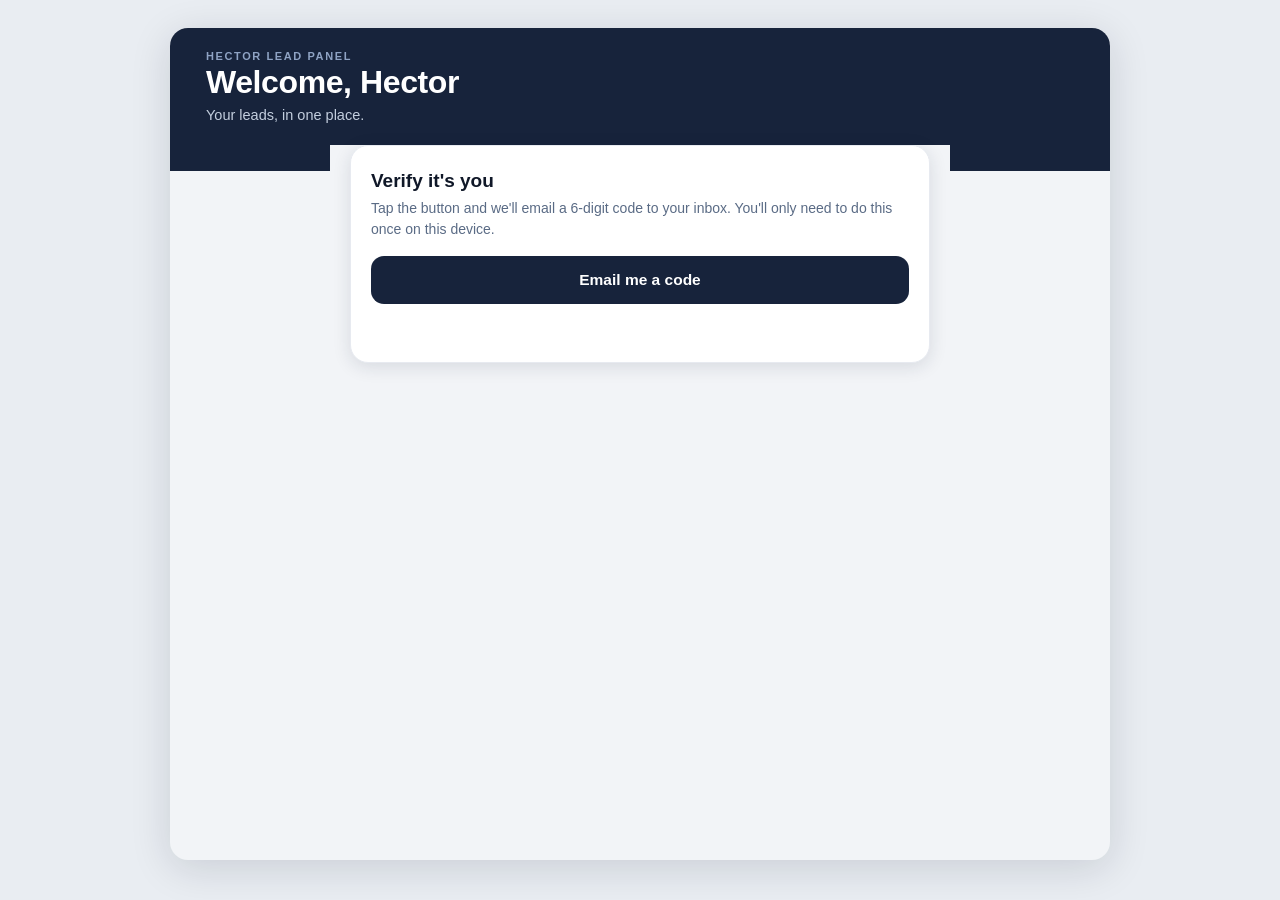
==== hector.html @ 82e7e659 "Create hector.html" ====
<!DOCTYPE html>
<html lang="en">
<head>
<meta charset="utf-8">
<meta name="viewport" content="width=device-width, initial-scale=1, viewport-fit=cover">
<title>Hector Lead Panel</title>
<style>
/* ============================================================
   HECTOR LEAD PANEL v1 — vida, inversiones y anualidades.
   Basado en el panel v4.2 de Jenny (misma arquitectura: lista +
   buscador + filtros + detalle + OTP + admin), con las diferencias
   del flujo de Hector:
   - Estados: Contacted / 1st Appointment (+fecha) / 2nd Appointment
     (el botón SOLO aparece si ya existe la 1ra cita; el servidor lo
     valida de nuevo) / Not Reached / Follow-Up / Sold / Declined.
   - Sold ADITIVO por producto: checkboxes Life / Investment /
     Annuity, cada uno con su monto. Volver después y agregar otro
     producto NO toca los ya registrados (el servidor conserva la
     fecha de venta original de cada producto).
   - Sin notas de Rodrigo, sin coberturas, sin NAICS/SIC. Muestra
     GAR, negocio y financials.
   - API: h_lead / h_save / h_list / h_otp_request / h_otp_verify /
     h_ping. Sesión en localStorage 'hl_session'. Admin ?admin=1
     comparte la sesión ADMIN de Rodrigo ('jl_admin': un solo código
     admin sirve para los dos paneles).
   ============================================================ */
*{box-sizing:border-box;-webkit-tap-highlight-color:transparent}
:root{--ink:#17233b;--paper:#f2f4f7;--line:#e7eaf0;--sub:#5a6b85;--wa:#1fab55}
html{background:#e9edf2}
body{font-family:-apple-system,BlinkMacSystemFont,'Segoe UI',Roboto,sans-serif;background:#e9edf2;margin:0;padding:0;color:#101828}
#app{max-width:520px;margin:0 auto;padding:0 0 96px;background:var(--paper);min-height:100vh}
@media (min-width:700px){
  #app{margin:28px auto 40px;border-radius:18px;overflow:hidden;box-shadow:0 8px 40px rgba(16,24,40,.14);min-height:calc(100vh - 68px)}
}

/* ── Header oscuro ── */
.hero{background:var(--ink);color:#fff;padding:calc(18px + env(safe-area-inset-top)) 20px 54px}
.hero.flat{padding-bottom:48px}
.hero .row{display:flex;justify-content:space-between;align-items:center;gap:10px;margin-bottom:12px}
.eyebrow{font-size:11px;font-weight:700;letter-spacing:1.6px;color:#8fa3c4;text-transform:uppercase}
.pill{color:#fff;font-size:12px;font-weight:700;padding:5px 13px;border-radius:999px;white-space:nowrap}
.hero h1{margin:0;font-size:27px;font-weight:800;letter-spacing:-.4px;line-height:1.15}
.hero .biz{margin:6px 0 0;font-size:14.5px;color:#c3cede}
.hero .chips{margin-top:12px}
.chip{display:inline-block;background:rgba(255,255,255,.12);color:#e7edf7;font-size:12px;font-weight:600;padding:5px 11px;border-radius:999px;margin:0 6px 6px 0;border:1px solid rgba(255,255,255,.14)}
.backlink{display:inline-flex;align-items:center;gap:6px;color:#c3cede;font-size:13.5px;font-weight:700;text-decoration:none;background:none;border:0;cursor:pointer;padding:0;margin:0 0 10px}

/* ── Acciones primarias ── */
.acts{display:flex;gap:10px;margin:-32px 16px 14px}
.act{flex:1;display:block;text-align:center;padding:15px;border-radius:14px;text-decoration:none;font-weight:800;font-size:15.5px;box-shadow:0 4px 14px rgba(23,35,59,.18)}
.act.call{background:#fff;color:var(--ink)}
.act.wa{background:var(--wa);color:#fff}

.wrap{padding:0 16px;background:var(--paper)}
.card{background:#fff;border-radius:16px;padding:16px 18px;margin-bottom:12px;border:1px solid var(--line)}
.label{font-size:11px;font-weight:700;letter-spacing:1.4px;color:#98a2b3;margin:0 0 8px;text-transform:uppercase}
.card.act-prev{background:#f8fafc}
.card.appt{background:#eff6ff;border-color:#bfdbfe}
.card.appt .label{color:#1d4ed8}
.drow{display:flex;justify-content:space-between;gap:12px;font-size:14px;padding:7px 0;border-bottom:1px solid #f2f4f7}
.drow:last-child{border-bottom:0}
.drow span{color:var(--sub)}
.drow b{text-align:right;color:#101828}
details.card{padding:0;overflow:hidden}
details.card summary{list-style:none;cursor:pointer;padding:15px 18px;font-size:14px;font-weight:700;color:#344054;display:flex;justify-content:space-between;align-items:center}
details.card summary::after{content:'+';font-size:18px;color:#98a2b3;font-weight:600}
details[open].card summary::after{content:'–'}
details.card .inner{padding:0 18px 14px}

/* ── Grilla de estados ── */
.grid{display:grid;grid-template-columns:1fr 1fr;gap:9px}
.st{position:relative;display:flex;align-items:center;gap:9px;padding:14px 12px;border:1.5px solid var(--line);border-radius:13px;background:#fff;color:#101828;font-size:14.5px;font-weight:700;cursor:pointer;text-align:left}
.st .dot{width:11px;height:11px;border-radius:50%;background:var(--c);flex:none}
.st.sel{border-color:var(--c);background:color-mix(in srgb, var(--c) 9%, #fff);box-shadow:0 0 0 1px var(--c)}
@supports not (background:color-mix(in srgb,#fff 9%,#fff)){.st.sel{background:#f8fafc}}
.curtag{position:absolute;top:5px;right:8px;font-size:9.5px;font-weight:700;color:#98a2b3;letter-spacing:.6px}
.ctx{display:none;background:#f8fafc;border:1px solid var(--line);border-radius:13px;padding:13px;margin-top:11px}
label{display:block;font-size:13px;font-weight:600;color:#344054;margin:9px 0 5px}
label:first-child{margin-top:0}
.req{color:#d92d20;font-weight:600;font-size:11px}
.opt{color:#98a2b3;font-weight:500;font-size:11px}
.hint{margin:4px 0 0;font-size:12px;color:var(--sub)}
input,select,textarea{width:100%;padding:12px;border:1px solid #d0d5dd;border-radius:11px;font-size:16px;background:#fff;color:#101828}
textarea{height:62px;resize:vertical}
.errline{color:#d92d20;font-size:14px;font-weight:600;min-height:18px;margin:9px 2px 0}

/* ── Productos vendidos (checkboxes) ── */
.prod{border:1.5px solid var(--line);border-radius:12px;padding:12px;margin-top:9px;background:#fff}
.prod:first-child{margin-top:0}
.prod .prow{display:flex;align-items:center;gap:10px;cursor:pointer}
.prod .prow input[type=checkbox]{width:20px;height:20px;flex:none;accent-color:#14532d}
.prod .prow b{font-size:14.5px}
.prod .pdone{font-size:11.5px;color:#12805c;font-weight:700;margin-left:auto;white-space:nowrap}
.prod .pamt{display:none;margin-top:10px}
.prod.on{border-color:#14532d;background:#f2f8f4}
.prod.on .pamt{display:block}

/* ── Barra de guardado fija ── */
.savebar{position:fixed;bottom:0;left:0;right:0;margin:0 auto;max-width:520px;padding:12px 16px calc(12px + env(safe-area-inset-bottom));background:rgba(242,244,247,.92);backdrop-filter:blur(8px);border-top:1px solid var(--line)}
.save{display:block;width:100%;padding:16px;border:0;border-radius:13px;font-size:16px;font-weight:800;color:#fff;background:var(--ink);cursor:pointer}
.save:disabled{background:#c6cdd8;cursor:default}

/* ── Éxito / errores ── */
.center{text-align:center;padding:60px 24px;background:var(--paper)}
.okmark{width:66px;height:66px;line-height:66px;border-radius:50%;background:#12805c;color:#fff;font-size:34px;font-weight:700;margin:0 auto 14px}
.center h2{margin:0 0 6px;font-size:22px}
.center .muted{color:var(--sub);font-size:14.5px;margin:6px 0 0}
.btn-back{display:inline-block;margin:22px 5px 0;padding:14px 26px;border-radius:13px;background:var(--ink);color:#fff;text-decoration:none;font-weight:800;border:0;font-size:15px;cursor:pointer}
.btn-back.sec{background:#fff;color:var(--ink);border:1.5px solid var(--line)}
.spin{width:36px;height:36px;border:4px solid var(--line);border-top-color:var(--ink);border-radius:50%;margin:80px auto;animation:g .8s linear infinite}

/* ── Prompt post-llamada ── */
.callprompt{position:fixed;bottom:calc(84px + env(safe-area-inset-bottom));left:12px;right:12px;margin:0 auto;max-width:496px;background:#fff;border:1px solid var(--line);border-radius:16px;padding:14px 16px;box-shadow:0 8px 30px rgba(16,24,40,.18);z-index:20}
.callprompt p{margin:0 0 10px;font-size:15px;font-weight:800;color:#101828}
.callprompt .cp-row{display:flex;gap:9px}
.cp-btn{flex:1;padding:13px;border-radius:12px;border:0;font-size:14.5px;font-weight:800;cursor:pointer}
.cp-yes{background:#12805c;color:#fff}
.cp-no{background:#eef0f4;color:#101828}
.cp-later{display:block;width:100%;margin-top:8px;background:none;border:0;color:var(--sub);font-size:13px;font-weight:600;cursor:pointer;padding:6px}

/* ── LISTA ── */
.searchwrap{margin:-26px 16px 12px;position:relative}
.searchwrap input{padding:15px 16px;border-radius:14px;border:1px solid var(--line);box-shadow:0 4px 14px rgba(23,35,59,.14);font-size:16px}
.filters{display:flex;gap:8px;overflow-x:auto;padding:2px 16px 12px;-webkit-overflow-scrolling:touch;scrollbar-width:none}
.filters::-webkit-scrollbar{display:none}
.fl{flex:none;padding:8px 15px;border-radius:999px;border:1.5px solid var(--line);background:#fff;color:#344054;font-size:13.5px;font-weight:700;cursor:pointer}
.fl.on{background:var(--ink);border-color:var(--ink);color:#fff}
.fl .n{opacity:.65;font-weight:600;margin-left:4px}
.groupttl{font-size:11px;font-weight:700;letter-spacing:1.4px;color:#98a2b3;text-transform:uppercase;margin:16px 2px 8px;display:flex;align-items:center;gap:8px}
.groupttl .badge{background:#0e7490;color:#fff;border-radius:999px;font-size:11px;padding:2px 9px;letter-spacing:0}
.lead{display:flex;align-items:center;gap:12px;width:100%;text-align:left;background:#fff;border:1px solid var(--line);border-radius:15px;padding:14px 15px;margin-bottom:9px;cursor:pointer;font-family:inherit}
.lead:active{background:#f8fafc}
.lead .lmain{flex:1;min-width:0}
.lead .lname{font-size:15.5px;font-weight:800;color:#101828;white-space:nowrap;overflow:hidden;text-overflow:ellipsis}
.lead .lsub{font-size:13px;color:var(--sub);margin-top:2px;white-space:nowrap;overflow:hidden;text-overflow:ellipsis}
.lead .lcov{font-size:12px;color:#475467;font-weight:600;margin-top:4px;white-space:nowrap;overflow:hidden;text-overflow:ellipsis}
.lead .lright{flex:none;text-align:right}
.lead .lpill{display:inline-block;color:#fff;font-size:11px;font-weight:700;padding:4px 10px;border-radius:999px;white-space:nowrap}
.lead .ldate{font-size:11.5px;color:#98a2b3;margin-top:6px;font-weight:600}
.newdot{width:8px;height:8px;border-radius:50%;background:#0e7490;flex:none;margin-right:-4px}
.empty{color:var(--sub);font-size:14.5px;text-align:center;padding:34px 10px}
.refresh-note{color:#98a2b3;font-size:12px;text-align:center;padding:6px 0 18px}

/* ── OTP ── */
.otpwrap{padding:0 20px 30px;background:var(--paper)}
.otpcard{background:#fff;border:1px solid var(--line);border-radius:18px;padding:24px 20px;margin-top:-26px;box-shadow:0 4px 18px rgba(23,35,59,.12)}
.otpcard h2{margin:0 0 6px;font-size:19px}
.otpcard p{margin:0 0 16px;font-size:14px;color:var(--sub);line-height:1.5}
.otpcode{letter-spacing:10px;text-align:center;font-size:24px;font-weight:800}
.btn-full{display:block;width:100%;margin-top:14px;padding:15px;border-radius:13px;border:0;background:var(--ink);color:#fff;font-size:15.5px;font-weight:800;cursor:pointer}
.btn-full:disabled{background:#c6cdd8}
.btn-ghost{display:block;width:100%;margin-top:10px;padding:12px;border-radius:13px;border:0;background:none;color:var(--sub);font-size:13.5px;font-weight:700;cursor:pointer}
/* ── Desktop ── */
@media (min-width:900px){
  #app{max-width:940px}
  .hero{padding-left:36px;padding-right:36px}
  .hero h1{font-size:32px}
  .searchwrap{margin-left:36px;margin-right:36px}
  .filters{padding-left:36px;padding-right:36px}
  .wrap{padding-left:36px;padding-right:36px}
  #rows{display:grid;grid-template-columns:minmax(0,1fr) minmax(0,1fr);gap:10px;align-items:stretch}
  #rows .groupttl{grid-column:1/-1;margin-bottom:2px}
  #rows .lead{margin-bottom:0;min-width:0}
  #rows .empty{grid-column:1/-1}
  .otpwrap{max-width:620px;margin:0 auto}
  .wrap.det{max-width:652px;margin:0 auto}
  .acts{max-width:588px;margin:-32px auto 14px}
  .savebar{max-width:940px}
  .savebar .save{max-width:620px;margin:0 auto}
}
@keyframes g{to{transform:rotate(360deg)}}
@media (prefers-reduced-motion:reduce){.spin{animation-duration:2s}}
</style>
</head>
<body>
<div id="app"><div class="spin"></div></div>

<script>
// ====== CONFIGURA ESTO: tu URL /exec del Apps Script ======
var API = 'https://script.google.com/macros/s/AKfycbw3vDEX509WAsvwrT6exgib4z4tFknocNAr82uxvDrR2u9NYRMyLM7aOqJWrNERCqSZ/exec';
// ===========================================================

var app = document.getElementById('app');
var COLORES = {'New / Transferred':'#667085','Opened':'#0e7490','Contacted':'#12805c',
  'Not Reached':'#667085','Follow-Up':'#dc6803','1st Appointment':'#1d4ed8',
  '2nd Appointment':'#7c3aed','Sold':'#14532d','Declined':'#d92d20'};
var ETIQ = {'New / Transferred':'New','1st Appointment':'1st Appt','2nd Appointment':'2nd Appt'};
// OPCIONES base: [id, etiqueta, color, estado del Sheet]. La de appt2 se
// agrega dinámicamente SOLO si ya existe la 1ra cita (render()).
var OPCIONES_BASE = [
  ['contacted','Contacted','#12805c','Contacted'],
  ['appt1','1st Appointment','#1d4ed8','1st Appointment'],
  ['not_reached','Not Reached','#667085','Not Reached'],
  ['followup','Follow-Up','#dc6803','Follow-Up'],
  ['sold','Sold','#14532d','Sold'],
  ['declined','Declined','#d92d20','Declined']
];
var OPCION_APPT2 = ['appt2','2nd Appointment','#7c3aed','2nd Appointment'];
var RAZONES = ['Not interested','Could not reach','Not qualified',
  'Went with another advisor','Other'];
var FILTROS = [
  ['all','All', null],
  ['new','New', ['New / Transferred']],
  ['opened','Opened', ['Opened']],
  ['working','In progress', ['Contacted','Not Reached','Follow-Up']],
  ['appts','Appointments', ['1st Appointment','2nd Appointment']],
  ['sold','Sold', ['Sold']],
  ['closed','Closed', ['Declined']]
];

// Sesión de Hector: 'hl_session'. Admin: 'jl_admin' (COMPARTIDA con el
// panel de Jenny — un solo código admin de Rodrigo sirve para ambos).
var SES = null, ADM = null;
try { SES = localStorage.getItem('hl_session') || null; } catch (e) {}
try { ADM = localStorage.getItem('jl_admin') || null; } catch (e) {}
var LISTA = [];
var filtroActivo = 'all';
var textoBusqueda = '';
var vistaActual = '';
var LEAD = null, ID = null, T = null;
var sel = null, selLabel = '';
var pollTimer = null;

function esc(s){ return String(s == null ? '' : s).replace(/[&<>"]/g, function(c){
  return {'&':'&amp;','<':'&lt;','>':'&gt;','"':'&quot;'}[c]; }); }
function pillEstado(st, extra){
  return '<span class="' + (extra || 'pill') + '" style="background:' + (COLORES[st] || '#667085') + '">' +
    esc(ETIQ[st] || st) + '</span>';
}
function guardarSesion(s){ SES = s; try { localStorage.setItem('hl_session', s); } catch (e) {} }
function borrarSesion(){ SES = null; try { localStorage.removeItem('hl_session'); } catch (e) {} }
function guardarAdmin(s){ ADM = s; try { localStorage.setItem('jl_admin', s); } catch (e) {} }
function borrarAdmin(){ ADM = null; try { localStorage.removeItem('jl_admin'); } catch (e) {} }
function salirAdmin(){ borrarAdmin(); history.pushState({}, '', location.pathname); arrancar(); }

// ============================================================
//  ARRANQUE Y NAVEGACIÓN
// ============================================================
function arrancar(){
  var qs = new URLSearchParams(location.search);
  ID = qs.get('id'); T = qs.get('t');
  if (qs.get('admin') && !ADM) { verOtp(true); return; }
  if (ID && T) { verDetalle(ID, T, false); }
  else if (SES || ADM) { verLista(); }
  else { verOtp(false); }
}
window.addEventListener('popstate', arrancar);

function irADetalle(id, t){
  history.pushState({}, '', location.pathname + '?id=' + encodeURIComponent(id) + '&t=' + encodeURIComponent(t));
  verDetalle(id, t, true);
}
function volverALista(){
  history.pushState({}, '', location.pathname);
  verLista();
}
function irALeads(){
  history.pushState({}, '', location.pathname);
  if (SES || ADM) verLista(); else verOtp(false);
}

// ============================================================
//  VISTA: CÓDIGO DE ACCESO
// ============================================================
function verOtp(esAdmin){
  vistaActual = 'otp';
  var who = esAdmin ? '&who=admin' : '';
  app.innerHTML =
    '<div class="hero flat"><span class="eyebrow">Hector Lead Panel' + (esAdmin ? ' · ADMIN' : '') + '</span>' +
    '<h1>' + (esAdmin ? 'Admin access' : 'Welcome, Hector') + '</h1>' +
    '<p class="biz">' + (esAdmin ? 'Read-only mode. Opening leads will not affect anything.' : 'Your leads, in one place.') + '</p></div>' +
    '<div class="otpwrap"><div class="otpcard">' +
      '<h2>Verify it\'s you</h2>' +
      '<p>Tap the button and we\'ll email a 6-digit code to ' + (esAdmin ? 'Rodrigo\'s inbox' : 'your inbox') + '. You\'ll only need to do this once on this device.</p>' +
      '<button class="btn-full" id="btn-send">Email me a code</button>' +
      '<div id="otp-step2" style="display:none">' +
        '<label style="margin-top:18px">Access code</label>' +
        '<input id="otp-code" class="otpcode" inputmode="numeric" maxlength="6" placeholder="······" autocomplete="one-time-code">' +
        '<button class="btn-full" id="btn-verify">Enter</button>' +
        '<button class="btn-ghost" id="btn-resend">Send a new code</button>' +
      '</div>' +
      '<p id="otp-err" class="errline"></p>' +
    '</div></div>';

  var err = document.getElementById('otp-err');
  function pedirCodigo(btn){
    btn.disabled = true; btn.textContent = 'Sending...'; err.textContent = '';
    fetch(API + '?api=h_otp_request' + who).then(function(r){ return r.json(); })
      .then(function(d){
        if (!d.ok) { err.textContent = d.error || 'Could not send the code.'; btn.disabled = false; btn.textContent = 'Email me a code'; return; }
        document.getElementById('btn-send').style.display = 'none';
        document.getElementById('otp-step2').style.display = 'block';
        document.getElementById('otp-code').focus();
        btn.disabled = false;
      })
      .catch(function(){ err.textContent = 'Connection error. Try again.'; btn.disabled = false; btn.textContent = 'Email me a code'; });
  }
  document.getElementById('btn-send').onclick = function(){ pedirCodigo(this); };
  document.getElementById('btn-resend').onclick = function(){
    var b = this; b.disabled = true; b.textContent = 'Sending...';
    fetch(API + '?api=h_otp_request' + who).then(function(r){ return r.json(); })
      .then(function(d){
        err.textContent = d.ok ? '' : (d.error || 'Could not send the code.');
        b.disabled = false; b.textContent = 'Send a new code';
        if (d.ok) document.getElementById('otp-code').focus();
      })
      .catch(function(){ err.textContent = 'Connection error.'; b.disabled = false; b.textContent = 'Send a new code'; });
  };
  document.getElementById('btn-verify').onclick = function(){
    var code = document.getElementById('otp-code').value.trim();
    if (code.length !== 6) { err.textContent = 'Enter the 6-digit code from your email.'; return; }
    var b = this; b.disabled = true; b.textContent = 'Checking...'; err.textContent = '';
    fetch(API + '?api=h_otp_verify&code=' + encodeURIComponent(code) + who)
      .then(function(r){ return r.json(); })
      .then(function(d){
        if (!d.ok) { err.textContent = d.error || 'Incorrect code.'; b.disabled = false; b.textContent = 'Enter'; return; }
        if (esAdmin) guardarAdmin(d.session); else guardarSesion(d.session);
        history.pushState({}, '', location.pathname);
        verLista();
      })
      .catch(function(){ err.textContent = 'Connection error. Try again.'; b.disabled = false; b.textContent = 'Enter'; });
  };
}

// ============================================================
//  VISTA: LISTA DE LEADS
// ============================================================
function verLista(){
  vistaActual = 'lista';
  app.innerHTML = '<div class="spin"></div>';
  cargarLista(true);
}

function cargarLista(render){
  if (!SES && !ADM) { verOtp(false); return; }
  var auth = ADM ? '&adm=' + encodeURIComponent(ADM) : '&s=' + encodeURIComponent(SES);
  fetch(API + '?api=h_list' + auth)
    .then(function(r){ return r.json(); })
    .then(function(d){
      if (!d.ok) {
        if (ADM) { borrarAdmin(); verOtp(true); } else { borrarSesion(); verOtp(false); }
        return;
      }
      LISTA = d.leads || [];
      if (vistaActual === 'lista') pintarLista(render);
    })
    .catch(function(){
      if (render && vistaActual === 'lista') {
        app.innerHTML = '<div class="center"><h2>Connection error</h2>' +
          '<p class="muted">Check your signal.</p>' +
          '<button class="btn-back" onclick="verLista()">Retry</button></div>';
      }
    });
}

function filtrar(){
  var f = null;
  for (var i = 0; i < FILTROS.length; i++) if (FILTROS[i][0] === filtroActivo) f = FILTROS[i];
  var q = textoBusqueda.trim().toLowerCase();
  var qDig = q.replace(/\D/g, '');
  return LISTA.filter(function(l){
    if (f && f[2] && f[2].indexOf(l.status) === -1) return false;
    if (!q) return true;
    var blob = (l.id + ' ' + l.name + ' ' + l.business + ' ' + l.type + ' ' +
      l.state + ' ' + l.status + ' ' + (l.gar || '')).toLowerCase();
    if (blob.indexOf(q) !== -1) return true;
    if (qDig.length >= 3 && l.phone10 && l.phone10.indexOf(qDig) !== -1) return true;
    return false;
  });
}

function filaLead(l){
  var esNuevo = l.status === 'New / Transferred';
  return '<button type="button" class="lead" data-id="' + esc(l.id) + '" data-t="' + esc(l.t) + '">' +
    (esNuevo ? '<span class="newdot"></span>' : '') +
    '<span class="lmain">' +
      '<span class="lname" style="display:block">' + esc(l.name || '-') + '</span>' +
      '<span class="lsub" style="display:block">' + esc(l.business || '') + (l.type ? ' · ' + esc(l.type) : '') + '</span>' +
      (l.gar ? '<span class="lcov" style="display:block">Revenue ' + esc(l.gar) + (l.state ? ' · ' + esc(l.state) : '') + '</span>' : '') +
    '</span>' +
    '<span class="lright">' + pillEstado(l.status, 'lpill') +
      '<span class="ldate" style="display:block">' + esc(l.id) +
        (l.sent ? ' · ' + esc(l.sent) : '') + '</span>' +
    '</span></button>';
}

function construirCuerpo(){
  var visibles = filtrar();
  if (!visibles.length) {
    return '<p class="empty">' + (textoBusqueda ? 'No leads match your search.' : 'No leads here yet.') + '</p>';
  }
  if (filtroActivo === 'all' && !textoBusqueda) {
    var nuevos = visibles.filter(function(l){ return l.status === 'New / Transferred'; });
    var abiertos = visibles.filter(function(l){ return l.status === 'Opened'; });
    if (nuevos.length || abiertos.length) {
      var resto = visibles.filter(function(l){
        return l.status !== 'New / Transferred' && l.status !== 'Opened'; });
      return (nuevos.length ? '<p class="groupttl">New leads <span class="badge">' + nuevos.length + '</span></p>' +
                nuevos.map(filaLead).join('') : '') +
             (abiertos.length ? '<p class="groupttl">Opened — needs action <span class="badge">' + abiertos.length + '</span></p>' +
                abiertos.map(filaLead).join('') : '') +
             (resto.length ? '<p class="groupttl">Everything else</p>' + resto.map(filaLead).join('') : '');
    }
  }
  return visibles.map(filaLead).join('');
}

function pintarLista(scrollTop){
  vistaActual = 'lista';

  var chips = FILTROS.map(function(f){
    var n = f[2] ? LISTA.filter(function(l){ return f[2].indexOf(l.status) !== -1; }).length : LISTA.length;
    return '<button type="button" class="fl' + (filtroActivo === f[0] ? ' on' : '') + '" data-f="' + f[0] + '">' +
      f[1] + '<span class="n">' + n + '</span></button>';
  }).join('');

  var cuerpo = construirCuerpo();

  app.innerHTML =
    '<div class="hero flat">' +
      '<div class="row"><span class="eyebrow">Hector Lead Panel' + (ADM ? ' · ADMIN' : '') + '</span>' +
      '<span class="pill" style="background:' + (ADM ? '#b45309' : 'rgba(255,255,255,.14)') + '">' +
        (ADM ? 'ADMIN · ' : '') + LISTA.length + ' leads</span></div>' +
      '<h1>Your leads</h1>' +
      '<p class="biz">' + (ADM
        ? 'Admin mode: read-only, opening leads affects nothing. <a href="javascript:salirAdmin()" style="color:#8fa3c4">Exit admin</a>'
        : 'Tap a lead to see contact info and update its status.') + '</p>' +
    '</div>' +
    '<div class="wrap" style="padding-bottom:20px">' +
      '<div class="searchwrap"><input id="q" type="search" placeholder="Search name, business, phone, ID..." value="' + esc(textoBusqueda) + '"></div>' +
      '<div class="filters">' + chips + '</div>' +
      '<div id="rows">' + cuerpo + '</div>' +
      '<p class="refresh-note">Updates automatically every minute.</p>' +
    '</div>';

  if (scrollTop) window.scrollTo(0, 0);

  var q = document.getElementById('q');
  q.oninput = function(){ textoBusqueda = q.value; repintarFilas(); };
  app.querySelectorAll('.fl').forEach(function(b){
    b.onclick = function(){ filtroActivo = b.getAttribute('data-f'); pintarLista(false); };
  });
  enlazarFilas();
}

function repintarFilas(){
  document.getElementById('rows').innerHTML = construirCuerpo();
  enlazarFilas();
}

function enlazarFilas(){
  app.querySelectorAll('.lead').forEach(function(b){
    b.onclick = function(){ irADetalle(b.getAttribute('data-id'), b.getAttribute('data-t')); };
  });
}

function tickRefresco(){
  if (vistaActual === 'lista' && SES && document.visibilityState === 'visible') cargarLista(false);
}
pollTimer = setInterval(tickRefresco, 60000);
document.addEventListener('visibilitychange', function(){
  if (document.visibilityState === 'visible') tickRefresco();
});

// ============================================================
//  VISTA: DETALLE DEL LEAD
// ============================================================
function verDetalle(id, t, desdeLista){
  vistaActual = 'detalle';
  ID = id; T = t;
  app.innerHTML = '<div class="spin"></div>';
  if (ADM) {
    fetch(API + '?api=h_ping&adm=' + encodeURIComponent(ADM))
      .then(function(r){ return r.json(); })
      .then(function(d){
        if (d && d.admin) { cargarDetalle(); }
        else { borrarAdmin(); verOtp(true); }
      })
      .catch(function(){
        app.innerHTML = '<div class="center"><h2>Connection error</h2>' +
          '<p class="muted">Check your signal and reload the page.</p></div>';
      });
    return;
  }
  cargarDetalle();
}

function cargarDetalle(){
  fetch(API + '?api=h_lead&id=' + encodeURIComponent(ID) + '&t=' + encodeURIComponent(T) +
      (ADM ? '&adm=' + encodeURIComponent(ADM) : ''))
    .then(function(r){ return r.json(); })
    .then(function(d){
      if (!d.ok) {
        app.innerHTML = '<div class="center"><h2>Invalid link</h2><p class="muted">' +
          esc(d.error || 'This link does not match any lead.') + '</p>' +
          '<button class="btn-back" onclick="irALeads()">All leads</button></div>';
        return;
      }
      LEAD = d; render();
    })
    .catch(function(){
      app.innerHTML = '<div class="center"><h2>Connection error</h2>' +
        '<p class="muted">Check your signal and reload the page.</p></div>';
    });
}
function cargar(){ verDetalle(ID, T, false); }

function render(){
  var d = LEAD, pc = COLORES[d.status] || '#667085';
  var esAdmin = !!(ADM && d.admin);
  var h = d.hector || {notes: []};

  var chips = '';
  if (d.gar) chips += '<span class="chip">Revenue ' + esc(d.gar) + '</span>';
  if (d.state) chips += '<span class="chip">' + esc(d.state) + '</span>';

  // Citas registradas
  var apptRows = [];
  if (h.appt1) apptRows.push('<div class="drow"><span>1st appointment</span><b>' + esc(h.appt1) + '</b></div>');
  if (h.appt2) apptRows.push('<div class="drow"><span>2nd appointment</span><b>' + esc(h.appt2) + '</b></div>');
  var citas = apptRows.length
    ? '<div class="card appt"><p class="label">Appointments</p>' + apptRows.join('') + '</div>' : '';

  // Actividad: ventas registradas + razón + notas
  var actRows = [];
  if (h.life_prem) actRows.push('<div class="drow"><span>Life insurance</span><b>$' + esc(h.life_prem) + '/mo' +
    (h.life_sold ? ' · sold ' + esc(h.life_sold) : '') + '</b></div>');
  if (h.inv_amount) actRows.push('<div class="drow"><span>Investment</span><b>$' + esc(h.inv_amount) +
    (h.inv_sold ? ' · sold ' + esc(h.inv_sold) : '') + '</b></div>');
  if (h.ann_amount) actRows.push('<div class="drow"><span>Annuity</span><b>$' + esc(h.ann_amount) +
    (h.ann_sold ? ' · sold ' + esc(h.ann_sold) : '') + '</b></div>');
  if (h.loss_reason) actRows.push('<div class="drow"><span>Loss reason</span><b>' + esc(h.loss_reason) + '</b></div>');
  var actNotas = (h.notes && h.notes.length)
    ? '<ul style="margin:6px 0 0;padding-left:18px">' + h.notes.map(function(n){
        return '<li style="font-size:14px;color:#344054;margin-bottom:4px">' + esc(n) + '</li>'; }).join('') + '</ul>' : '';
  var actividad = (actRows.length || actNotas)
    ? '<div class="card act-prev"><p class="label">Your activity</p>' + actRows.join('') + actNotas + '</div>' : '';

  var det = '';
  if (d.details && d.details.length) {
    det = '<details class="card"><summary>Full details</summary><div class="inner">' +
      d.details.map(function(x){ return '<div class="drow"><span>' + esc(x[0]) + '</span><b>' + esc(x[1]) + '</b></div>'; }).join('') +
      '</div></details>';
  }

  // La opción de 2da cita SOLO existe si ya hay 1ra cita registrada
  // (el servidor lo vuelve a validar en h_save).
  var OPCIONES = OPCIONES_BASE.slice();
  if (h.appt1) OPCIONES.splice(2, 0, OPCION_APPT2);

  var botones = OPCIONES.map(function(o){
    var esActual = o[3] === d.status;
    return '<button type="button" class="st" data-s="' + o[0] + '" data-l="' + o[1] + '" style="--c:' + o[2] + '">' +
      '<span class="dot"></span>' + o[1] + (esActual ? '<span class="curtag">CURRENT</span>' : '') + '</button>';
  }).join('');

  var prodHtml = function(pid, titulo, sub, monto, vendido){
    return '<div class="prod" id="prod-' + pid + '">' +
      '<label class="prow" style="margin:0"><input type="checkbox" id="chk-' + pid + '"' + (monto ? ' checked' : '') + '>' +
      '<b>' + titulo + '</b>' + (vendido ? '<span class="pdone">Recorded ' + esc(vendido) + '</span>' : '') + '</label>' +
      '<div class="pamt">' +
        '<label>' + sub + ' <span class="req">required</span></label>' +
        '<input id="amt-' + pid + '" type="number" step="0.01" min="0.01" inputmode="decimal" placeholder="0.00"' +
          (monto ? ' value="' + esc(monto) + '"' : '') + '>' +
        (vendido ? '<p class="hint">Already recorded — editing updates the amount, the sale date stays.</p>' : '') +
      '</div></div>';
  };

  var tarjetaEstado = esAdmin ? '' :
      '<div class="card">' +
        '<p class="label">Update status</p>' +
        '<div class="grid" id="sts">' + botones + '</div>' +
        '<div id="box-appt1" class="ctx">' +
          '<label>1st appointment date <span class="req">required</span></label>' +
          '<input id="appt1_date" type="date">' +
        '</div>' +
        '<div id="box-appt2" class="ctx">' +
          '<label>2nd appointment date <span class="req">required</span></label>' +
          '<input id="appt2_date" type="date">' +
        '</div>' +
        '<div id="box-sold" class="ctx">' +
          '<p class="hint" style="margin:0 0 9px">Check every product you sold. You can come back later and add another one.</p>' +
          prodHtml('life', 'Life insurance', 'Monthly premium ($)', h.life_prem, h.life_sold) +
          prodHtml('inv', 'Investment', 'Investment amount ($)', h.inv_amount, h.inv_sold) +
          prodHtml('ann', 'Annuity', 'Annuity amount ($)', h.ann_amount, h.ann_sold) +
        '</div>' +
        '<div id="box-declined" class="ctx">' +
          '<label>Reason</label><select id="reason">' +
          RAZONES.map(function(r){ return '<option>' + r + '</option>'; }).join('') +
          '</select>' +
        '</div>' +
        '<label style="margin-top:13px">Notes <span class="opt">optional</span></label>' +
        '<textarea id="notes" placeholder="Anything worth noting"></textarea>' +
        '<p id="err" class="errline"></p>' +
      '</div>';

  app.innerHTML =
    '<div class="hero">' +
      '<button class="backlink" id="btn-lista">&#8249; All leads</button>' +
      '<div class="row"><span class="eyebrow">Lead ' + esc(d.id) + (d.sent ? ' · Sent ' + esc(d.sent) : '') +
        (esAdmin ? ' · ADMIN' : '') + '</span>' +
      pillEstado(d.status) + '</div>' +
      '<h1>' + esc(d.name) + '</h1>' +
      '<p class="biz">' + esc(d.business) + (d.type ? ' · ' + esc(d.type) : '') + '</p>' +
      (chips ? '<div class="chips">' + chips + '</div>' : '') +
      (esAdmin ? '<p class="biz" style="color:#fbbf24">Admin mode — read only, this visit is not recorded.</p>' : '') +
    '</div>' +

    '<div class="acts">' +
      '<a class="act call" id="btn-call" href="tel:+1' + esc(d.phone10) + '">Call</a>' +
      '<a class="act wa" href="https://wa.me/1' + esc(d.phone10) + '">WhatsApp</a>' +
    '</div>' +

    '<div class="wrap det">' +
      citas + actividad + det +
      tarjetaEstado +
    '</div>' +

    (esAdmin ? '' : '<div class="savebar"><button id="save" class="save" disabled>Select a status above</button></div>');

  sel = null; selLabel = '';
  document.getElementById('btn-lista').onclick = irALeads;

  if (esAdmin) return;

  // Checkboxes de productos: mostrar/ocultar el campo de monto
  ['life','inv','ann'].forEach(function(pid){
    var chk = document.getElementById('chk-' + pid);
    var card = document.getElementById('prod-' + pid);
    var sync = function(){ card.classList.toggle('on', chk.checked); };
    chk.onchange = sync; sync();
  });

  var boxes = {appt1:'box-appt1', appt2:'box-appt2', sold:'box-sold', declined:'box-declined'};
  var btns = app.querySelectorAll('.st');
  btns.forEach(function(b){
    b.onclick = function(){
      sel = b.getAttribute('data-s');
      selLabel = b.getAttribute('data-l');
      btns.forEach(function(x){ x.classList.remove('sel'); });
      b.classList.add('sel');
      Object.keys(boxes).forEach(function(k){ document.getElementById(boxes[k]).style.display = 'none'; });
      if (boxes[sel]) document.getElementById(boxes[sel]).style.display = 'block';
      var sv = document.getElementById('save');
      sv.disabled = false;
      sv.textContent = 'Save: ' + selLabel;
    };
  });

  // ── Post-llamada: al volver de marcar, un tap guarda el resultado ──
  var tsLlamada = 0, promptMostrado = false;
  document.getElementById('btn-call').addEventListener('click', function(){
    tsLlamada = Date.now(); promptMostrado = false;
  });

  function pantallaExito(dd){
    app.innerHTML =
      '<div class="center">' +
      '<div class="okmark">✓</div>' +
      '<h2>Update saved</h2>' +
      '<p><b>' + esc(dd.id) + '</b> marked as ' + pillEstado(dd.status) + '</p>' +
      (dd.detail ? '<p class="muted">' + esc(dd.detail) + '</p>' : '') +
      '<div><button class="btn-back" onclick="cargar()">Back to lead</button>' +
      '<button class="btn-back sec" onclick="irALeads()">All leads</button></div>' +
      '</div>';
  }

  function guardarRapido(estado, etiqueta){
    var cp = document.getElementById('callprompt');
    if (cp) cp.remove();
    var url = API + '?api=h_save&id=' + encodeURIComponent(ID) + '&t=' + encodeURIComponent(T) +
      '&s=' + estado + '&notes=';
    var sv = document.getElementById('save');
    if (sv) { sv.disabled = true; sv.textContent = 'Saving: ' + etiqueta + '...'; }
    fetch(url)
      .then(function(r){ return r.json(); })
      .then(function(d){
        if (!d.ok) { if (sv) { sv.disabled = false; sv.textContent = 'Select a status above'; }
          var err = document.getElementById('err');
          if (err) err.textContent = d.error || 'Could not save. Try again.'; return; }
        pantallaExito(d);
      })
      .catch(function(){
        if (sv) { sv.disabled = false; sv.textContent = 'Select a status above'; }
        var err = document.getElementById('err');
        if (err) err.textContent = 'Connection error. Your update was not saved — try again.';
      });
  }

  function mostrarPromptLlamada(){
    if (vistaActual !== 'detalle') return;
    if (promptMostrado || !tsLlamada) return;
    if (Date.now() - tsLlamada < 8000) return;
    promptMostrado = true; tsLlamada = 0;
    var div = document.createElement('div');
    div.className = 'callprompt'; div.id = 'callprompt';
    div.innerHTML =
      '<p>How did the call go?</p>' +
      '<div class="cp-row">' +
        '<button type="button" class="cp-btn cp-yes" id="cp-yes">✓ Contacted</button>' +
        '<button type="button" class="cp-btn cp-no" id="cp-no">Not reached</button>' +
      '</div>' +
      '<button type="button" class="cp-later" id="cp-later">I\'ll update it myself</button>';
    document.body.appendChild(div);
    document.getElementById('cp-yes').onclick = function(){ guardarRapido('contacted', 'Contacted'); };
    document.getElementById('cp-no').onclick = function(){ guardarRapido('not_reached', 'Not Reached'); };
    document.getElementById('cp-later').onclick = function(){ div.remove(); };
  }

  document.addEventListener('visibilitychange', function(){
    if (document.visibilityState === 'visible') mostrarPromptLlamada();
  });
  window.addEventListener('pageshow', mostrarPromptLlamada);

  document.getElementById('save').onclick = function(){
    var err = document.getElementById('err');
    var sv = document.getElementById('save');
    err.textContent = '';

    function fallo(msg){
      err.textContent = msg;
      err.scrollIntoView({block:'center'});
      sv.disabled = false;
      sv.textContent = 'Save: ' + selLabel;
    }

    if (!sel) { err.textContent = 'Choose a status first.'; return; }
    var params = {api:'h_save', id:ID, t:T, s:sel, notes:document.getElementById('notes').value};

    if (sel === 'appt1') {
      var f1 = document.getElementById('appt1_date').value;
      if (!f1) { fallo('Pick the 1st appointment date.'); return; }
      params.appt_date = f1;
    }
    if (sel === 'appt2') {
      var f2 = document.getElementById('appt2_date').value;
      if (!f2) { fallo('Pick the 2nd appointment date.'); return; }
      params.appt_date = f2;
    }
    if (sel === 'sold') {
      var quiere = {life: document.getElementById('chk-life').checked,
                    inv: document.getElementById('chk-inv').checked,
                    ann: document.getElementById('chk-ann').checked};
      if (!quiere.life && !quiere.inv && !quiere.ann) {
        fallo('Check at least one product you sold.'); return;
      }
      if (quiere.life) {
        var lp = parseFloat(document.getElementById('amt-life').value);
        if (!(lp > 0)) { fallo('Enter the Life monthly premium (greater than 0).'); return; }
        params.life_prem = lp;
      }
      if (quiere.inv) {
        var ia = parseFloat(document.getElementById('amt-inv').value);
        if (!(ia > 0)) { fallo('Enter the Investment amount (greater than 0).'); return; }
        params.inv_amount = ia;
      }
      if (quiere.ann) {
        var aa = parseFloat(document.getElementById('amt-ann').value);
        if (!(aa > 0)) { fallo('Enter the Annuity amount (greater than 0).'); return; }
        params.ann_amount = aa;
      }
    }
    if (sel === 'declined') params.reason = document.getElementById('reason').value;

    sv.disabled = true; sv.textContent = 'Saving...';
    var url = API + '?' + Object.keys(params).map(function(k){
      return k + '=' + encodeURIComponent(params[k] == null ? '' : params[k]); }).join('&');
    fetch(url)
      .then(function(r){ return r.json(); })
      .then(function(d){
        if (!d.ok) { fallo(d.error || 'Could not save. Try again.'); return; }
        pantallaExito(d);
      })
      .catch(function(){ fallo('Connection error. Your changes were not saved — try again.'); });
  };
}

arrancar();
</script>
</body>
</html>
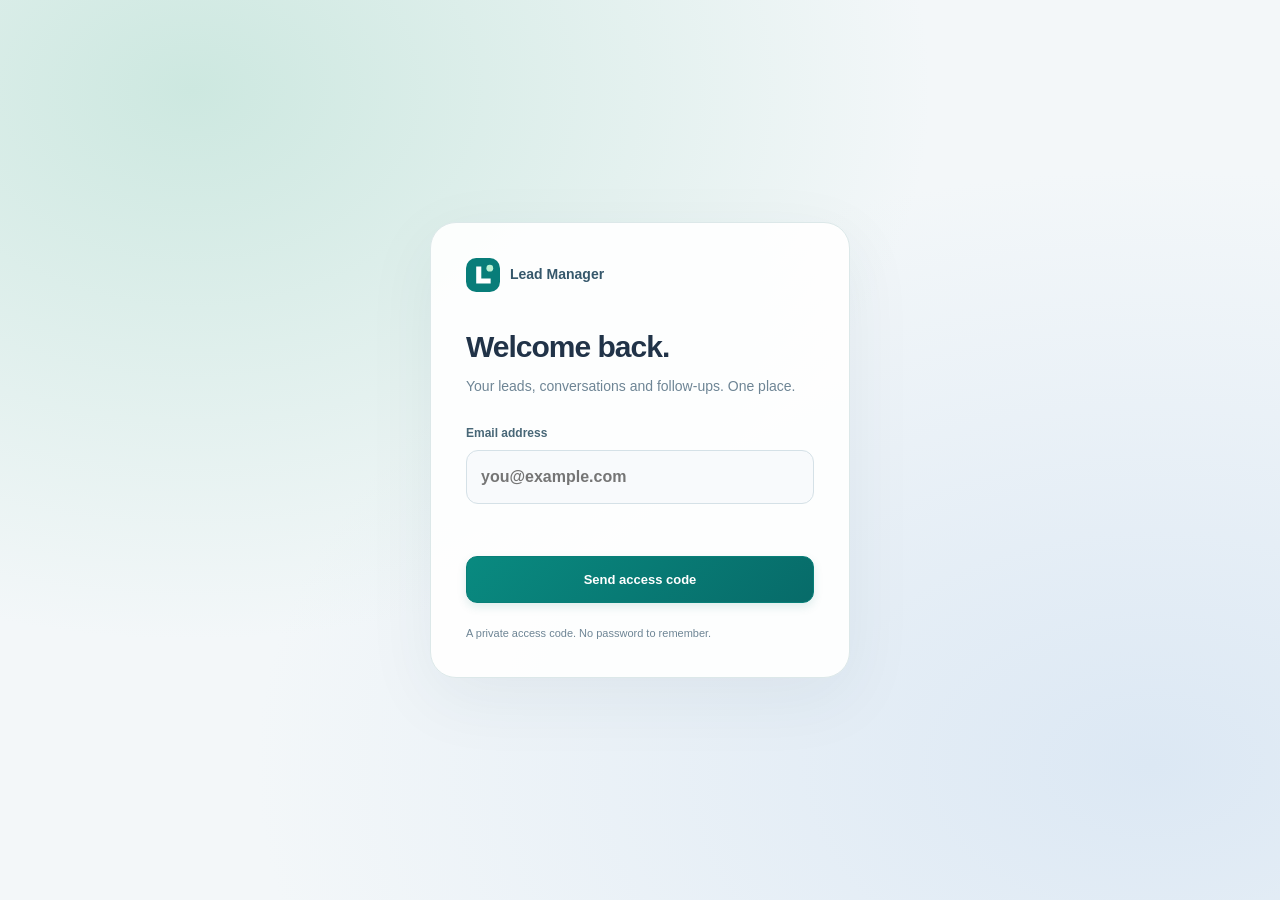
==== commit 51e4b6ef: "Publish shared CRM with unified sign-in and responsive lead workflows" ====
--- a/hector.html
+++ b/hector.html
@@ -1,781 +1 @@
-<!DOCTYPE html>
-<html lang="en">
-<head>
-<meta charset="utf-8">
-<meta name="viewport" content="width=device-width, initial-scale=1, viewport-fit=cover">
-<title>Hector Lead Panel</title>
-<style>
-/* ============================================================
-   HECTOR LEAD PANEL v1 — vida, inversiones y anualidades.
-   Basado en el panel v4.2 de Jenny (misma arquitectura: lista +
-   buscador + filtros + detalle + OTP + admin), con las diferencias
-   del flujo de Hector:
-   - Estados: Contacted / 1st Appointment (+fecha) / 2nd Appointment
-     (el botón SOLO aparece si ya existe la 1ra cita; el servidor lo
-     valida de nuevo) / Not Reached / Follow-Up / Sold / Declined.
-   - Sold ADITIVO por producto: checkboxes Life / Investment /
-     Annuity, cada uno con su monto. Volver después y agregar otro
-     producto NO toca los ya registrados (el servidor conserva la
-     fecha de venta original de cada producto).
-   - Sin notas de Rodrigo, sin coberturas, sin NAICS/SIC. Muestra
-     GAR, negocio y financials.
-   - API: h_lead / h_save / h_list / h_otp_request / h_otp_verify /
-     h_ping. Sesión en localStorage 'hl_session'. Admin ?admin=1
-     comparte la sesión ADMIN de Rodrigo ('jl_admin': un solo código
-     admin sirve para los dos paneles).
-   ============================================================ */
-*{box-sizing:border-box;-webkit-tap-highlight-color:transparent}
-:root{--ink:#17233b;--paper:#f2f4f7;--line:#e7eaf0;--sub:#5a6b85;--wa:#1fab55}
-html{background:#e9edf2}
-body{font-family:-apple-system,BlinkMacSystemFont,'Segoe UI',Roboto,sans-serif;background:#e9edf2;margin:0;padding:0;color:#101828}
-#app{max-width:520px;margin:0 auto;padding:0 0 96px;background:var(--paper);min-height:100vh}
-@media (min-width:700px){
-  #app{margin:28px auto 40px;border-radius:18px;overflow:hidden;box-shadow:0 8px 40px rgba(16,24,40,.14);min-height:calc(100vh - 68px)}
-}
-
-/* ── Header oscuro ── */
-.hero{background:var(--ink);color:#fff;padding:calc(18px + env(safe-area-inset-top)) 20px 54px}
-.hero.flat{padding-bottom:48px}
-.hero .row{display:flex;justify-content:space-between;align-items:center;gap:10px;margin-bottom:12px}
-.eyebrow{font-size:11px;font-weight:700;letter-spacing:1.6px;color:#8fa3c4;text-transform:uppercase}
-.pill{color:#fff;font-size:12px;font-weight:700;padding:5px 13px;border-radius:999px;white-space:nowrap}
-.hero h1{margin:0;font-size:27px;font-weight:800;letter-spacing:-.4px;line-height:1.15}
-.hero .biz{margin:6px 0 0;font-size:14.5px;color:#c3cede}
-.hero .chips{margin-top:12px}
-.chip{display:inline-block;background:rgba(255,255,255,.12);color:#e7edf7;font-size:12px;font-weight:600;padding:5px 11px;border-radius:999px;margin:0 6px 6px 0;border:1px solid rgba(255,255,255,.14)}
-.backlink{display:inline-flex;align-items:center;gap:6px;color:#c3cede;font-size:13.5px;font-weight:700;text-decoration:none;background:none;border:0;cursor:pointer;padding:0;margin:0 0 10px}
-
-/* ── Acciones primarias ── */
-.acts{display:flex;gap:10px;margin:-32px 16px 14px}
-.act{flex:1;display:block;text-align:center;padding:15px;border-radius:14px;text-decoration:none;font-weight:800;font-size:15.5px;box-shadow:0 4px 14px rgba(23,35,59,.18)}
-.act.call{background:#fff;color:var(--ink)}
-.act.wa{background:var(--wa);color:#fff}
-
-.wrap{padding:0 16px;background:var(--paper)}
-.card{background:#fff;border-radius:16px;padding:16px 18px;margin-bottom:12px;border:1px solid var(--line)}
-.label{font-size:11px;font-weight:700;letter-spacing:1.4px;color:#98a2b3;margin:0 0 8px;text-transform:uppercase}
-.card.act-prev{background:#f8fafc}
-.card.appt{background:#eff6ff;border-color:#bfdbfe}
-.card.appt .label{color:#1d4ed8}
-.drow{display:flex;justify-content:space-between;gap:12px;font-size:14px;padding:7px 0;border-bottom:1px solid #f2f4f7}
-.drow:last-child{border-bottom:0}
-.drow span{color:var(--sub)}
-.drow b{text-align:right;color:#101828}
-details.card{padding:0;overflow:hidden}
-details.card summary{list-style:none;cursor:pointer;padding:15px 18px;font-size:14px;font-weight:700;color:#344054;display:flex;justify-content:space-between;align-items:center}
-details.card summary::after{content:'+';font-size:18px;color:#98a2b3;font-weight:600}
-details[open].card summary::after{content:'–'}
-details.card .inner{padding:0 18px 14px}
-
-/* ── Grilla de estados ── */
-.grid{display:grid;grid-template-columns:1fr 1fr;gap:9px}
-.st{position:relative;display:flex;align-items:center;gap:9px;padding:14px 12px;border:1.5px solid var(--line);border-radius:13px;background:#fff;color:#101828;font-size:14.5px;font-weight:700;cursor:pointer;text-align:left}
-.st .dot{width:11px;height:11px;border-radius:50%;background:var(--c);flex:none}
-.st.sel{border-color:var(--c);background:color-mix(in srgb, var(--c) 9%, #fff);box-shadow:0 0 0 1px var(--c)}
-@supports not (background:color-mix(in srgb,#fff 9%,#fff)){.st.sel{background:#f8fafc}}
-.curtag{position:absolute;top:5px;right:8px;font-size:9.5px;font-weight:700;color:#98a2b3;letter-spacing:.6px}
-.ctx{display:none;background:#f8fafc;border:1px solid var(--line);border-radius:13px;padding:13px;margin-top:11px}
-label{display:block;font-size:13px;font-weight:600;color:#344054;margin:9px 0 5px}
-label:first-child{margin-top:0}
-.req{color:#d92d20;font-weight:600;font-size:11px}
-.opt{color:#98a2b3;font-weight:500;font-size:11px}
-.hint{margin:4px 0 0;font-size:12px;color:var(--sub)}
-input,select,textarea{width:100%;padding:12px;border:1px solid #d0d5dd;border-radius:11px;font-size:16px;background:#fff;color:#101828}
-textarea{height:62px;resize:vertical}
-.errline{color:#d92d20;font-size:14px;font-weight:600;min-height:18px;margin:9px 2px 0}
-
-/* ── Productos vendidos (checkboxes) ── */
-.prod{border:1.5px solid var(--line);border-radius:12px;padding:12px;margin-top:9px;background:#fff}
-.prod:first-child{margin-top:0}
-.prod .prow{display:flex;align-items:center;gap:10px;cursor:pointer}
-.prod .prow input[type=checkbox]{width:20px;height:20px;flex:none;accent-color:#14532d}
-.prod .prow b{font-size:14.5px}
-.prod .pdone{font-size:11.5px;color:#12805c;font-weight:700;margin-left:auto;white-space:nowrap}
-.prod .pamt{display:none;margin-top:10px}
-.prod.on{border-color:#14532d;background:#f2f8f4}
-.prod.on .pamt{display:block}
-
-/* ── Barra de guardado fija ── */
-.savebar{position:fixed;bottom:0;left:0;right:0;margin:0 auto;max-width:520px;padding:12px 16px calc(12px + env(safe-area-inset-bottom));background:rgba(242,244,247,.92);backdrop-filter:blur(8px);border-top:1px solid var(--line)}
-.save{display:block;width:100%;padding:16px;border:0;border-radius:13px;font-size:16px;font-weight:800;color:#fff;background:var(--ink);cursor:pointer}
-.save:disabled{background:#c6cdd8;cursor:default}
-
-/* ── Éxito / errores ── */
-.center{text-align:center;padding:60px 24px;background:var(--paper)}
-.okmark{width:66px;height:66px;line-height:66px;border-radius:50%;background:#12805c;color:#fff;font-size:34px;font-weight:700;margin:0 auto 14px}
-.center h2{margin:0 0 6px;font-size:22px}
-.center .muted{color:var(--sub);font-size:14.5px;margin:6px 0 0}
-.btn-back{display:inline-block;margin:22px 5px 0;padding:14px 26px;border-radius:13px;background:var(--ink);color:#fff;text-decoration:none;font-weight:800;border:0;font-size:15px;cursor:pointer}
-.btn-back.sec{background:#fff;color:var(--ink);border:1.5px solid var(--line)}
-.spin{width:36px;height:36px;border:4px solid var(--line);border-top-color:var(--ink);border-radius:50%;margin:80px auto;animation:g .8s linear infinite}
-
-/* ── Prompt post-llamada ── */
-.callprompt{position:fixed;bottom:calc(84px + env(safe-area-inset-bottom));left:12px;right:12px;margin:0 auto;max-width:496px;background:#fff;border:1px solid var(--line);border-radius:16px;padding:14px 16px;box-shadow:0 8px 30px rgba(16,24,40,.18);z-index:20}
-.callprompt p{margin:0 0 10px;font-size:15px;font-weight:800;color:#101828}
-.callprompt .cp-row{display:flex;gap:9px}
-.cp-btn{flex:1;padding:13px;border-radius:12px;border:0;font-size:14.5px;font-weight:800;cursor:pointer}
-.cp-yes{background:#12805c;color:#fff}
-.cp-no{background:#eef0f4;color:#101828}
-.cp-later{display:block;width:100%;margin-top:8px;background:none;border:0;color:var(--sub);font-size:13px;font-weight:600;cursor:pointer;padding:6px}
-
-/* ── LISTA ── */
-.searchwrap{margin:-26px 16px 12px;position:relative}
-.searchwrap input{padding:15px 16px;border-radius:14px;border:1px solid var(--line);box-shadow:0 4px 14px rgba(23,35,59,.14);font-size:16px}
-.filters{display:flex;gap:8px;overflow-x:auto;padding:2px 16px 12px;-webkit-overflow-scrolling:touch;scrollbar-width:none}
-.filters::-webkit-scrollbar{display:none}
-.fl{flex:none;padding:8px 15px;border-radius:999px;border:1.5px solid var(--line);background:#fff;color:#344054;font-size:13.5px;font-weight:700;cursor:pointer}
-.fl.on{background:var(--ink);border-color:var(--ink);color:#fff}
-.fl .n{opacity:.65;font-weight:600;margin-left:4px}
-.groupttl{font-size:11px;font-weight:700;letter-spacing:1.4px;color:#98a2b3;text-transform:uppercase;margin:16px 2px 8px;display:flex;align-items:center;gap:8px}
-.groupttl .badge{background:#0e7490;color:#fff;border-radius:999px;font-size:11px;padding:2px 9px;letter-spacing:0}
-.lead{display:flex;align-items:center;gap:12px;width:100%;text-align:left;background:#fff;border:1px solid var(--line);border-radius:15px;padding:14px 15px;margin-bottom:9px;cursor:pointer;font-family:inherit}
-.lead:active{background:#f8fafc}
-.lead .lmain{flex:1;min-width:0}
-.lead .lname{font-size:15.5px;font-weight:800;color:#101828;white-space:nowrap;overflow:hidden;text-overflow:ellipsis}
-.lead .lsub{font-size:13px;color:var(--sub);margin-top:2px;white-space:nowrap;overflow:hidden;text-overflow:ellipsis}
-.lead .lcov{font-size:12px;color:#475467;font-weight:600;margin-top:4px;white-space:nowrap;overflow:hidden;text-overflow:ellipsis}
-.lead .lright{flex:none;text-align:right}
-.lead .lpill{display:inline-block;color:#fff;font-size:11px;font-weight:700;padding:4px 10px;border-radius:999px;white-space:nowrap}
-.lead .ldate{font-size:11.5px;color:#98a2b3;margin-top:6px;font-weight:600}
-.newdot{width:8px;height:8px;border-radius:50%;background:#0e7490;flex:none;margin-right:-4px}
-.empty{color:var(--sub);font-size:14.5px;text-align:center;padding:34px 10px}
-.refresh-note{color:#98a2b3;font-size:12px;text-align:center;padding:6px 0 18px}
-
-/* ── OTP ── */
-.otpwrap{padding:0 20px 30px;background:var(--paper)}
-.otpcard{background:#fff;border:1px solid var(--line);border-radius:18px;padding:24px 20px;margin-top:-26px;box-shadow:0 4px 18px rgba(23,35,59,.12)}
-.otpcard h2{margin:0 0 6px;font-size:19px}
-.otpcard p{margin:0 0 16px;font-size:14px;color:var(--sub);line-height:1.5}
-.otpcode{letter-spacing:10px;text-align:center;font-size:24px;font-weight:800}
-.btn-full{display:block;width:100%;margin-top:14px;padding:15px;border-radius:13px;border:0;background:var(--ink);color:#fff;font-size:15.5px;font-weight:800;cursor:pointer}
-.btn-full:disabled{background:#c6cdd8}
-.btn-ghost{display:block;width:100%;margin-top:10px;padding:12px;border-radius:13px;border:0;background:none;color:var(--sub);font-size:13.5px;font-weight:700;cursor:pointer}
-/* ── Desktop ── */
-@media (min-width:900px){
-  #app{max-width:940px}
-  .hero{padding-left:36px;padding-right:36px}
-  .hero h1{font-size:32px}
-  .searchwrap{margin-left:36px;margin-right:36px}
-  .filters{padding-left:36px;padding-right:36px}
-  .wrap{padding-left:36px;padding-right:36px}
-  #rows{display:grid;grid-template-columns:minmax(0,1fr) minmax(0,1fr);gap:10px;align-items:stretch}
-  #rows .groupttl{grid-column:1/-1;margin-bottom:2px}
-  #rows .lead{margin-bottom:0;min-width:0}
-  #rows .empty{grid-column:1/-1}
-  .otpwrap{max-width:620px;margin:0 auto}
-  .wrap.det{max-width:652px;margin:0 auto}
-  .acts{max-width:588px;margin:-32px auto 14px}
-  .savebar{max-width:940px}
-  .savebar .save{max-width:620px;margin:0 auto}
-}
-@keyframes g{to{transform:rotate(360deg)}}
-@media (prefers-reduced-motion:reduce){.spin{animation-duration:2s}}
-</style>
-</head>
-<body>
-<div id="app"><div class="spin"></div></div>
-
-<script>
-// ====== CONFIGURA ESTO: tu URL /exec del Apps Script ======
-var API = 'https://script.google.com/macros/s/AKfycbw3vDEX509WAsvwrT6exgib4z4tFknocNAr82uxvDrR2u9NYRMyLM7aOqJWrNERCqSZ/exec';
-// ===========================================================
-
-var app = document.getElementById('app');
-var COLORES = {'New / Transferred':'#667085','Opened':'#0e7490','Contacted':'#12805c',
-  'Not Reached':'#667085','Follow-Up':'#dc6803','1st Appointment':'#1d4ed8',
-  '2nd Appointment':'#7c3aed','Sold':'#14532d','Declined':'#d92d20'};
-var ETIQ = {'New / Transferred':'New','1st Appointment':'1st Appt','2nd Appointment':'2nd Appt'};
-// OPCIONES base: [id, etiqueta, color, estado del Sheet]. La de appt2 se
-// agrega dinámicamente SOLO si ya existe la 1ra cita (render()).
-var OPCIONES_BASE = [
-  ['contacted','Contacted','#12805c','Contacted'],
-  ['appt1','1st Appointment','#1d4ed8','1st Appointment'],
-  ['not_reached','Not Reached','#667085','Not Reached'],
-  ['followup','Follow-Up','#dc6803','Follow-Up'],
-  ['sold','Sold','#14532d','Sold'],
-  ['declined','Declined','#d92d20','Declined']
-];
-var OPCION_APPT2 = ['appt2','2nd Appointment','#7c3aed','2nd Appointment'];
-var RAZONES = ['Not interested','Could not reach','Not qualified',
-  'Went with another advisor','Other'];
-var FILTROS = [
-  ['all','All', null],
-  ['new','New', ['New / Transferred']],
-  ['opened','Opened', ['Opened']],
-  ['working','In progress', ['Contacted','Not Reached','Follow-Up']],
-  ['appts','Appointments', ['1st Appointment','2nd Appointment']],
-  ['sold','Sold', ['Sold']],
-  ['closed','Closed', ['Declined']]
-];
-
-// Sesión de Hector: 'hl_session'. Admin: 'jl_admin' (COMPARTIDA con el
-// panel de Jenny — un solo código admin de Rodrigo sirve para ambos).
-var SES = null, ADM = null;
-try { SES = localStorage.getItem('hl_session') || null; } catch (e) {}
-try { ADM = localStorage.getItem('jl_admin') || null; } catch (e) {}
-var LISTA = [];
-var filtroActivo = 'all';
-var textoBusqueda = '';
-var vistaActual = '';
-var LEAD = null, ID = null, T = null;
-var sel = null, selLabel = '';
-var pollTimer = null;
-
-function esc(s){ return String(s == null ? '' : s).replace(/[&<>"]/g, function(c){
-  return {'&':'&amp;','<':'&lt;','>':'&gt;','"':'&quot;'}[c]; }); }
-function pillEstado(st, extra){
-  return '<span class="' + (extra || 'pill') + '" style="background:' + (COLORES[st] || '#667085') + '">' +
-    esc(ETIQ[st] || st) + '</span>';
-}
-function guardarSesion(s){ SES = s; try { localStorage.setItem('hl_session', s); } catch (e) {} }
-function borrarSesion(){ SES = null; try { localStorage.removeItem('hl_session'); } catch (e) {} }
-function guardarAdmin(s){ ADM = s; try { localStorage.setItem('jl_admin', s); } catch (e) {} }
-function borrarAdmin(){ ADM = null; try { localStorage.removeItem('jl_admin'); } catch (e) {} }
-function salirAdmin(){ borrarAdmin(); history.pushState({}, '', location.pathname); arrancar(); }
-
-// ============================================================
-//  ARRANQUE Y NAVEGACIÓN
-// ============================================================
-function arrancar(){
-  var qs = new URLSearchParams(location.search);
-  ID = qs.get('id'); T = qs.get('t');
-  if (qs.get('admin') && !ADM) { verOtp(true); return; }
-  if (ID && T) { verDetalle(ID, T, false); }
-  else if (SES || ADM) { verLista(); }
-  else { verOtp(false); }
-}
-window.addEventListener('popstate', arrancar);
-
-function irADetalle(id, t){
-  history.pushState({}, '', location.pathname + '?id=' + encodeURIComponent(id) + '&t=' + encodeURIComponent(t));
-  verDetalle(id, t, true);
-}
-function volverALista(){
-  history.pushState({}, '', location.pathname);
-  verLista();
-}
-function irALeads(){
-  history.pushState({}, '', location.pathname);
-  if (SES || ADM) verLista(); else verOtp(false);
-}
-
-// ============================================================
-//  VISTA: CÓDIGO DE ACCESO
-// ============================================================
-function verOtp(esAdmin){
-  vistaActual = 'otp';
-  var who = esAdmin ? '&who=admin' : '';
-  app.innerHTML =
-    '<div class="hero flat"><span class="eyebrow">Hector Lead Panel' + (esAdmin ? ' · ADMIN' : '') + '</span>' +
-    '<h1>' + (esAdmin ? 'Admin access' : 'Welcome, Hector') + '</h1>' +
-    '<p class="biz">' + (esAdmin ? 'Read-only mode. Opening leads will not affect anything.' : 'Your leads, in one place.') + '</p></div>' +
-    '<div class="otpwrap"><div class="otpcard">' +
-      '<h2>Verify it\'s you</h2>' +
-      '<p>Tap the button and we\'ll email a 6-digit code to ' + (esAdmin ? 'Rodrigo\'s inbox' : 'your inbox') + '. You\'ll only need to do this once on this device.</p>' +
-      '<button class="btn-full" id="btn-send">Email me a code</button>' +
-      '<div id="otp-step2" style="display:none">' +
-        '<label style="margin-top:18px">Access code</label>' +
-        '<input id="otp-code" class="otpcode" inputmode="numeric" maxlength="6" placeholder="······" autocomplete="one-time-code">' +
-        '<button class="btn-full" id="btn-verify">Enter</button>' +
-        '<button class="btn-ghost" id="btn-resend">Send a new code</button>' +
-      '</div>' +
-      '<p id="otp-err" class="errline"></p>' +
-    '</div></div>';
-
-  var err = document.getElementById('otp-err');
-  function pedirCodigo(btn){
-    btn.disabled = true; btn.textContent = 'Sending...'; err.textContent = '';
-    fetch(API + '?api=h_otp_request' + who).then(function(r){ return r.json(); })
-      .then(function(d){
-        if (!d.ok) { err.textContent = d.error || 'Could not send the code.'; btn.disabled = false; btn.textContent = 'Email me a code'; return; }
-        document.getElementById('btn-send').style.display = 'none';
-        document.getElementById('otp-step2').style.display = 'block';
-        document.getElementById('otp-code').focus();
-        btn.disabled = false;
-      })
-      .catch(function(){ err.textContent = 'Connection error. Try again.'; btn.disabled = false; btn.textContent = 'Email me a code'; });
-  }
-  document.getElementById('btn-send').onclick = function(){ pedirCodigo(this); };
-  document.getElementById('btn-resend').onclick = function(){
-    var b = this; b.disabled = true; b.textContent = 'Sending...';
-    fetch(API + '?api=h_otp_request' + who).then(function(r){ return r.json(); })
-      .then(function(d){
-        err.textContent = d.ok ? '' : (d.error || 'Could not send the code.');
-        b.disabled = false; b.textContent = 'Send a new code';
-        if (d.ok) document.getElementById('otp-code').focus();
-      })
-      .catch(function(){ err.textContent = 'Connection error.'; b.disabled = false; b.textContent = 'Send a new code'; });
-  };
-  document.getElementById('btn-verify').onclick = function(){
-    var code = document.getElementById('otp-code').value.trim();
-    if (code.length !== 6) { err.textContent = 'Enter the 6-digit code from your email.'; return; }
-    var b = this; b.disabled = true; b.textContent = 'Checking...'; err.textContent = '';
-    fetch(API + '?api=h_otp_verify&code=' + encodeURIComponent(code) + who)
-      .then(function(r){ return r.json(); })
-      .then(function(d){
-        if (!d.ok) { err.textContent = d.error || 'Incorrect code.'; b.disabled = false; b.textContent = 'Enter'; return; }
-        if (esAdmin) guardarAdmin(d.session); else guardarSesion(d.session);
-        history.pushState({}, '', location.pathname);
-        verLista();
-      })
-      .catch(function(){ err.textContent = 'Connection error. Try again.'; b.disabled = false; b.textContent = 'Enter'; });
-  };
-}
-
-// ============================================================
-//  VISTA: LISTA DE LEADS
-// ============================================================
-function verLista(){
-  vistaActual = 'lista';
-  app.innerHTML = '<div class="spin"></div>';
-  cargarLista(true);
-}
-
-function cargarLista(render){
-  if (!SES && !ADM) { verOtp(false); return; }
-  var auth = ADM ? '&adm=' + encodeURIComponent(ADM) : '&s=' + encodeURIComponent(SES);
-  fetch(API + '?api=h_list' + auth)
-    .then(function(r){ return r.json(); })
-    .then(function(d){
-      if (!d.ok) {
-        if (ADM) { borrarAdmin(); verOtp(true); } else { borrarSesion(); verOtp(false); }
-        return;
-      }
-      LISTA = d.leads || [];
-      if (vistaActual === 'lista') pintarLista(render);
-    })
-    .catch(function(){
-      if (render && vistaActual === 'lista') {
-        app.innerHTML = '<div class="center"><h2>Connection error</h2>' +
-          '<p class="muted">Check your signal.</p>' +
-          '<button class="btn-back" onclick="verLista()">Retry</button></div>';
-      }
-    });
-}
-
-function filtrar(){
-  var f = null;
-  for (var i = 0; i < FILTROS.length; i++) if (FILTROS[i][0] === filtroActivo) f = FILTROS[i];
-  var q = textoBusqueda.trim().toLowerCase();
-  var qDig = q.replace(/\D/g, '');
-  return LISTA.filter(function(l){
-    if (f && f[2] && f[2].indexOf(l.status) === -1) return false;
-    if (!q) return true;
-    var blob = (l.id + ' ' + l.name + ' ' + l.business + ' ' + l.type + ' ' +
-      l.state + ' ' + l.status + ' ' + (l.gar || '')).toLowerCase();
-    if (blob.indexOf(q) !== -1) return true;
-    if (qDig.length >= 3 && l.phone10 && l.phone10.indexOf(qDig) !== -1) return true;
-    return false;
-  });
-}
-
-function filaLead(l){
-  var esNuevo = l.status === 'New / Transferred';
-  return '<button type="button" class="lead" data-id="' + esc(l.id) + '" data-t="' + esc(l.t) + '">' +
-    (esNuevo ? '<span class="newdot"></span>' : '') +
-    '<span class="lmain">' +
-      '<span class="lname" style="display:block">' + esc(l.name || '-') + '</span>' +
-      '<span class="lsub" style="display:block">' + esc(l.business || '') + (l.type ? ' · ' + esc(l.type) : '') + '</span>' +
-      (l.gar ? '<span class="lcov" style="display:block">Revenue ' + esc(l.gar) + (l.state ? ' · ' + esc(l.state) : '') + '</span>' : '') +
-    '</span>' +
-    '<span class="lright">' + pillEstado(l.status, 'lpill') +
-      '<span class="ldate" style="display:block">' + esc(l.id) +
-        (l.sent ? ' · ' + esc(l.sent) : '') + '</span>' +
-    '</span></button>';
-}
-
-function construirCuerpo(){
-  var visibles = filtrar();
-  if (!visibles.length) {
-    return '<p class="empty">' + (textoBusqueda ? 'No leads match your search.' : 'No leads here yet.') + '</p>';
-  }
-  if (filtroActivo === 'all' && !textoBusqueda) {
-    var nuevos = visibles.filter(function(l){ return l.status === 'New / Transferred'; });
-    var abiertos = visibles.filter(function(l){ return l.status === 'Opened'; });
-    if (nuevos.length || abiertos.length) {
-      var resto = visibles.filter(function(l){
-        return l.status !== 'New / Transferred' && l.status !== 'Opened'; });
-      return (nuevos.length ? '<p class="groupttl">New leads <span class="badge">' + nuevos.length + '</span></p>' +
-                nuevos.map(filaLead).join('') : '') +
-             (abiertos.length ? '<p class="groupttl">Opened — needs action <span class="badge">' + abiertos.length + '</span></p>' +
-                abiertos.map(filaLead).join('') : '') +
-             (resto.length ? '<p class="groupttl">Everything else</p>' + resto.map(filaLead).join('') : '');
-    }
-  }
-  return visibles.map(filaLead).join('');
-}
-
-function pintarLista(scrollTop){
-  vistaActual = 'lista';
-
-  var chips = FILTROS.map(function(f){
-    var n = f[2] ? LISTA.filter(function(l){ return f[2].indexOf(l.status) !== -1; }).length : LISTA.length;
-    return '<button type="button" class="fl' + (filtroActivo === f[0] ? ' on' : '') + '" data-f="' + f[0] + '">' +
-      f[1] + '<span class="n">' + n + '</span></button>';
-  }).join('');
-
-  var cuerpo = construirCuerpo();
-
-  app.innerHTML =
-    '<div class="hero flat">' +
-      '<div class="row"><span class="eyebrow">Hector Lead Panel' + (ADM ? ' · ADMIN' : '') + '</span>' +
-      '<span class="pill" style="background:' + (ADM ? '#b45309' : 'rgba(255,255,255,.14)') + '">' +
-        (ADM ? 'ADMIN · ' : '') + LISTA.length + ' leads</span></div>' +
-      '<h1>Your leads</h1>' +
-      '<p class="biz">' + (ADM
-        ? 'Admin mode: read-only, opening leads affects nothing. <a href="javascript:salirAdmin()" style="color:#8fa3c4">Exit admin</a>'
-        : 'Tap a lead to see contact info and update its status.') + '</p>' +
-    '</div>' +
-    '<div class="wrap" style="padding-bottom:20px">' +
-      '<div class="searchwrap"><input id="q" type="search" placeholder="Search name, business, phone, ID..." value="' + esc(textoBusqueda) + '"></div>' +
-      '<div class="filters">' + chips + '</div>' +
-      '<div id="rows">' + cuerpo + '</div>' +
-      '<p class="refresh-note">Updates automatically every minute.</p>' +
-    '</div>';
-
-  if (scrollTop) window.scrollTo(0, 0);
-
-  var q = document.getElementById('q');
-  q.oninput = function(){ textoBusqueda = q.value; repintarFilas(); };
-  app.querySelectorAll('.fl').forEach(function(b){
-    b.onclick = function(){ filtroActivo = b.getAttribute('data-f'); pintarLista(false); };
-  });
-  enlazarFilas();
-}
-
-function repintarFilas(){
-  document.getElementById('rows').innerHTML = construirCuerpo();
-  enlazarFilas();
-}
-
-function enlazarFilas(){
-  app.querySelectorAll('.lead').forEach(function(b){
-    b.onclick = function(){ irADetalle(b.getAttribute('data-id'), b.getAttribute('data-t')); };
-  });
-}
-
-function tickRefresco(){
-  if (vistaActual === 'lista' && SES && document.visibilityState === 'visible') cargarLista(false);
-}
-pollTimer = setInterval(tickRefresco, 60000);
-document.addEventListener('visibilitychange', function(){
-  if (document.visibilityState === 'visible') tickRefresco();
-});
-
-// ============================================================
-//  VISTA: DETALLE DEL LEAD
-// ============================================================
-function verDetalle(id, t, desdeLista){
-  vistaActual = 'detalle';
-  ID = id; T = t;
-  app.innerHTML = '<div class="spin"></div>';
-  if (ADM) {
-    fetch(API + '?api=h_ping&adm=' + encodeURIComponent(ADM))
-      .then(function(r){ return r.json(); })
-      .then(function(d){
-        if (d && d.admin) { cargarDetalle(); }
-        else { borrarAdmin(); verOtp(true); }
-      })
-      .catch(function(){
-        app.innerHTML = '<div class="center"><h2>Connection error</h2>' +
-          '<p class="muted">Check your signal and reload the page.</p></div>';
-      });
-    return;
-  }
-  cargarDetalle();
-}
-
-function cargarDetalle(){
-  fetch(API + '?api=h_lead&id=' + encodeURIComponent(ID) + '&t=' + encodeURIComponent(T) +
-      (ADM ? '&adm=' + encodeURIComponent(ADM) : ''))
-    .then(function(r){ return r.json(); })
-    .then(function(d){
-      if (!d.ok) {
-        app.innerHTML = '<div class="center"><h2>Invalid link</h2><p class="muted">' +
-          esc(d.error || 'This link does not match any lead.') + '</p>' +
-          '<button class="btn-back" onclick="irALeads()">All leads</button></div>';
-        return;
-      }
-      LEAD = d; render();
-    })
-    .catch(function(){
-      app.innerHTML = '<div class="center"><h2>Connection error</h2>' +
-        '<p class="muted">Check your signal and reload the page.</p></div>';
-    });
-}
-function cargar(){ verDetalle(ID, T, false); }
-
-function render(){
-  var d = LEAD, pc = COLORES[d.status] || '#667085';
-  var esAdmin = !!(ADM && d.admin);
-  var h = d.hector || {notes: []};
-
-  var chips = '';
-  if (d.gar) chips += '<span class="chip">Revenue ' + esc(d.gar) + '</span>';
-  if (d.state) chips += '<span class="chip">' + esc(d.state) + '</span>';
-
-  // Citas registradas
-  var apptRows = [];
-  if (h.appt1) apptRows.push('<div class="drow"><span>1st appointment</span><b>' + esc(h.appt1) + '</b></div>');
-  if (h.appt2) apptRows.push('<div class="drow"><span>2nd appointment</span><b>' + esc(h.appt2) + '</b></div>');
-  var citas = apptRows.length
-    ? '<div class="card appt"><p class="label">Appointments</p>' + apptRows.join('') + '</div>' : '';
-
-  // Actividad: ventas registradas + razón + notas
-  var actRows = [];
-  if (h.life_prem) actRows.push('<div class="drow"><span>Life insurance</span><b>$' + esc(h.life_prem) + '/mo' +
-    (h.life_sold ? ' · sold ' + esc(h.life_sold) : '') + '</b></div>');
-  if (h.inv_amount) actRows.push('<div class="drow"><span>Investment</span><b>$' + esc(h.inv_amount) +
-    (h.inv_sold ? ' · sold ' + esc(h.inv_sold) : '') + '</b></div>');
-  if (h.ann_amount) actRows.push('<div class="drow"><span>Annuity</span><b>$' + esc(h.ann_amount) +
-    (h.ann_sold ? ' · sold ' + esc(h.ann_sold) : '') + '</b></div>');
-  if (h.loss_reason) actRows.push('<div class="drow"><span>Loss reason</span><b>' + esc(h.loss_reason) + '</b></div>');
-  var actNotas = (h.notes && h.notes.length)
-    ? '<ul style="margin:6px 0 0;padding-left:18px">' + h.notes.map(function(n){
-        return '<li style="font-size:14px;color:#344054;margin-bottom:4px">' + esc(n) + '</li>'; }).join('') + '</ul>' : '';
-  var actividad = (actRows.length || actNotas)
-    ? '<div class="card act-prev"><p class="label">Your activity</p>' + actRows.join('') + actNotas + '</div>' : '';
-
-  var det = '';
-  if (d.details && d.details.length) {
-    det = '<details class="card"><summary>Full details</summary><div class="inner">' +
-      d.details.map(function(x){ return '<div class="drow"><span>' + esc(x[0]) + '</span><b>' + esc(x[1]) + '</b></div>'; }).join('') +
-      '</div></details>';
-  }
-
-  // La opción de 2da cita SOLO existe si ya hay 1ra cita registrada
-  // (el servidor lo vuelve a validar en h_save).
-  var OPCIONES = OPCIONES_BASE.slice();
-  if (h.appt1) OPCIONES.splice(2, 0, OPCION_APPT2);
-
-  var botones = OPCIONES.map(function(o){
-    var esActual = o[3] === d.status;
-    return '<button type="button" class="st" data-s="' + o[0] + '" data-l="' + o[1] + '" style="--c:' + o[2] + '">' +
-      '<span class="dot"></span>' + o[1] + (esActual ? '<span class="curtag">CURRENT</span>' : '') + '</button>';
-  }).join('');
-
-  var prodHtml = function(pid, titulo, sub, monto, vendido){
-    return '<div class="prod" id="prod-' + pid + '">' +
-      '<label class="prow" style="margin:0"><input type="checkbox" id="chk-' + pid + '"' + (monto ? ' checked' : '') + '>' +
-      '<b>' + titulo + '</b>' + (vendido ? '<span class="pdone">Recorded ' + esc(vendido) + '</span>' : '') + '</label>' +
-      '<div class="pamt">' +
-        '<label>' + sub + ' <span class="req">required</span></label>' +
-        '<input id="amt-' + pid + '" type="number" step="0.01" min="0.01" inputmode="decimal" placeholder="0.00"' +
-          (monto ? ' value="' + esc(monto) + '"' : '') + '>' +
-        (vendido ? '<p class="hint">Already recorded — editing updates the amount, the sale date stays.</p>' : '') +
-      '</div></div>';
-  };
-
-  var tarjetaEstado = esAdmin ? '' :
-      '<div class="card">' +
-        '<p class="label">Update status</p>' +
-        '<div class="grid" id="sts">' + botones + '</div>' +
-        '<div id="box-appt1" class="ctx">' +
-          '<label>1st appointment date <span class="req">required</span></label>' +
-          '<input id="appt1_date" type="date">' +
-        '</div>' +
-        '<div id="box-appt2" class="ctx">' +
-          '<label>2nd appointment date <span class="req">required</span></label>' +
-          '<input id="appt2_date" type="date">' +
-        '</div>' +
-        '<div id="box-sold" class="ctx">' +
-          '<p class="hint" style="margin:0 0 9px">Check every product you sold. You can come back later and add another one.</p>' +
-          prodHtml('life', 'Life insurance', 'Monthly premium ($)', h.life_prem, h.life_sold) +
-          prodHtml('inv', 'Investment', 'Investment amount ($)', h.inv_amount, h.inv_sold) +
-          prodHtml('ann', 'Annuity', 'Annuity amount ($)', h.ann_amount, h.ann_sold) +
-        '</div>' +
-        '<div id="box-declined" class="ctx">' +
-          '<label>Reason</label><select id="reason">' +
-          RAZONES.map(function(r){ return '<option>' + r + '</option>'; }).join('') +
-          '</select>' +
-        '</div>' +
-        '<label style="margin-top:13px">Notes <span class="opt">optional</span></label>' +
-        '<textarea id="notes" placeholder="Anything worth noting"></textarea>' +
-        '<p id="err" class="errline"></p>' +
-      '</div>';
-
-  app.innerHTML =
-    '<div class="hero">' +
-      '<button class="backlink" id="btn-lista">&#8249; All leads</button>' +
-      '<div class="row"><span class="eyebrow">Lead ' + esc(d.id) + (d.sent ? ' · Sent ' + esc(d.sent) : '') +
-        (esAdmin ? ' · ADMIN' : '') + '</span>' +
-      pillEstado(d.status) + '</div>' +
-      '<h1>' + esc(d.name) + '</h1>' +
-      '<p class="biz">' + esc(d.business) + (d.type ? ' · ' + esc(d.type) : '') + '</p>' +
-      (chips ? '<div class="chips">' + chips + '</div>' : '') +
-      (esAdmin ? '<p class="biz" style="color:#fbbf24">Admin mode — read only, this visit is not recorded.</p>' : '') +
-    '</div>' +
-
-    '<div class="acts">' +
-      '<a class="act call" id="btn-call" href="tel:+1' + esc(d.phone10) + '">Call</a>' +
-      '<a class="act wa" href="https://wa.me/1' + esc(d.phone10) + '">WhatsApp</a>' +
-    '</div>' +
-
-    '<div class="wrap det">' +
-      citas + actividad + det +
-      tarjetaEstado +
-    '</div>' +
-
-    (esAdmin ? '' : '<div class="savebar"><button id="save" class="save" disabled>Select a status above</button></div>');
-
-  sel = null; selLabel = '';
-  document.getElementById('btn-lista').onclick = irALeads;
-
-  if (esAdmin) return;
-
-  // Checkboxes de productos: mostrar/ocultar el campo de monto
-  ['life','inv','ann'].forEach(function(pid){
-    var chk = document.getElementById('chk-' + pid);
-    var card = document.getElementById('prod-' + pid);
-    var sync = function(){ card.classList.toggle('on', chk.checked); };
-    chk.onchange = sync; sync();
-  });
-
-  var boxes = {appt1:'box-appt1', appt2:'box-appt2', sold:'box-sold', declined:'box-declined'};
-  var btns = app.querySelectorAll('.st');
-  btns.forEach(function(b){
-    b.onclick = function(){
-      sel = b.getAttribute('data-s');
-      selLabel = b.getAttribute('data-l');
-      btns.forEach(function(x){ x.classList.remove('sel'); });
-      b.classList.add('sel');
-      Object.keys(boxes).forEach(function(k){ document.getElementById(boxes[k]).style.display = 'none'; });
-      if (boxes[sel]) document.getElementById(boxes[sel]).style.display = 'block';
-      var sv = document.getElementById('save');
-      sv.disabled = false;
-      sv.textContent = 'Save: ' + selLabel;
-    };
-  });
-
-  // ── Post-llamada: al volver de marcar, un tap guarda el resultado ──
-  var tsLlamada = 0, promptMostrado = false;
-  document.getElementById('btn-call').addEventListener('click', function(){
-    tsLlamada = Date.now(); promptMostrado = false;
-  });
-
-  function pantallaExito(dd){
-    app.innerHTML =
-      '<div class="center">' +
-      '<div class="okmark">✓</div>' +
-      '<h2>Update saved</h2>' +
-      '<p><b>' + esc(dd.id) + '</b> marked as ' + pillEstado(dd.status) + '</p>' +
-      (dd.detail ? '<p class="muted">' + esc(dd.detail) + '</p>' : '') +
-      '<div><button class="btn-back" onclick="cargar()">Back to lead</button>' +
-      '<button class="btn-back sec" onclick="irALeads()">All leads</button></div>' +
-      '</div>';
-  }
-
-  function guardarRapido(estado, etiqueta){
-    var cp = document.getElementById('callprompt');
-    if (cp) cp.remove();
-    var url = API + '?api=h_save&id=' + encodeURIComponent(ID) + '&t=' + encodeURIComponent(T) +
-      '&s=' + estado + '&notes=';
-    var sv = document.getElementById('save');
-    if (sv) { sv.disabled = true; sv.textContent = 'Saving: ' + etiqueta + '...'; }
-    fetch(url)
-      .then(function(r){ return r.json(); })
-      .then(function(d){
-        if (!d.ok) { if (sv) { sv.disabled = false; sv.textContent = 'Select a status above'; }
-          var err = document.getElementById('err');
-          if (err) err.textContent = d.error || 'Could not save. Try again.'; return; }
-        pantallaExito(d);
-      })
-      .catch(function(){
-        if (sv) { sv.disabled = false; sv.textContent = 'Select a status above'; }
-        var err = document.getElementById('err');
-        if (err) err.textContent = 'Connection error. Your update was not saved — try again.';
-      });
-  }
-
-  function mostrarPromptLlamada(){
-    if (vistaActual !== 'detalle') return;
-    if (promptMostrado || !tsLlamada) return;
-    if (Date.now() - tsLlamada < 8000) return;
-    promptMostrado = true; tsLlamada = 0;
-    var div = document.createElement('div');
-    div.className = 'callprompt'; div.id = 'callprompt';
-    div.innerHTML =
-      '<p>How did the call go?</p>' +
-      '<div class="cp-row">' +
-        '<button type="button" class="cp-btn cp-yes" id="cp-yes">✓ Contacted</button>' +
-        '<button type="button" class="cp-btn cp-no" id="cp-no">Not reached</button>' +
-      '</div>' +
-      '<button type="button" class="cp-later" id="cp-later">I\'ll update it myself</button>';
-    document.body.appendChild(div);
-    document.getElementById('cp-yes').onclick = function(){ guardarRapido('contacted', 'Contacted'); };
-    document.getElementById('cp-no').onclick = function(){ guardarRapido('not_reached', 'Not Reached'); };
-    document.getElementById('cp-later').onclick = function(){ div.remove(); };
-  }
-
-  document.addEventListener('visibilitychange', function(){
-    if (document.visibilityState === 'visible') mostrarPromptLlamada();
-  });
-  window.addEventListener('pageshow', mostrarPromptLlamada);
-
-  document.getElementById('save').onclick = function(){
-    var err = document.getElementById('err');
-    var sv = document.getElementById('save');
-    err.textContent = '';
-
-    function fallo(msg){
-      err.textContent = msg;
-      err.scrollIntoView({block:'center'});
-      sv.disabled = false;
-      sv.textContent = 'Save: ' + selLabel;
-    }
-
-    if (!sel) { err.textContent = 'Choose a status first.'; return; }
-    var params = {api:'h_save', id:ID, t:T, s:sel, notes:document.getElementById('notes').value};
-
-    if (sel === 'appt1') {
-      var f1 = document.getElementById('appt1_date').value;
-      if (!f1) { fallo('Pick the 1st appointment date.'); return; }
-      params.appt_date = f1;
-    }
-    if (sel === 'appt2') {
-      var f2 = document.getElementById('appt2_date').value;
-      if (!f2) { fallo('Pick the 2nd appointment date.'); return; }
-      params.appt_date = f2;
-    }
-    if (sel === 'sold') {
-      var quiere = {life: document.getElementById('chk-life').checked,
-                    inv: document.getElementById('chk-inv').checked,
-                    ann: document.getElementById('chk-ann').checked};
-      if (!quiere.life && !quiere.inv && !quiere.ann) {
-        fallo('Check at least one product you sold.'); return;
-      }
-      if (quiere.life) {
-        var lp = parseFloat(document.getElementById('amt-life').value);
-        if (!(lp > 0)) { fallo('Enter the Life monthly premium (greater than 0).'); return; }
-        params.life_prem = lp;
-      }
-      if (quiere.inv) {
-        var ia = parseFloat(document.getElementById('amt-inv').value);
-        if (!(ia > 0)) { fallo('Enter the Investment amount (greater than 0).'); return; }
-        params.inv_amount = ia;
-      }
-      if (quiere.ann) {
-        var aa = parseFloat(document.getElementById('amt-ann').value);
-        if (!(aa > 0)) { fallo('Enter the Annuity amount (greater than 0).'); return; }
-        params.ann_amount = aa;
-      }
-    }
-    if (sel === 'declined') params.reason = document.getElementById('reason').value;
-
-    sv.disabled = true; sv.textContent = 'Saving...';
-    var url = API + '?' + Object.keys(params).map(function(k){
-      return k + '=' + encodeURIComponent(params[k] == null ? '' : params[k]); }).join('&');
-    fetch(url)
-      .then(function(r){ return r.json(); })
-      .then(function(d){
-        if (!d.ok) { fallo(d.error || 'Could not save. Try again.'); return; }
-        pantallaExito(d);
-      })
-      .catch(function(){ fallo('Connection error. Your changes were not saved — try again.'); });
-  };
-}
-
-arrancar();
-</script>
-</body>
-</html>
+<!doctype html><html lang="en"><head><meta charset="utf-8"><meta name="viewport" content="width=device-width,initial-scale=1"><meta name="referrer" content="no-referrer"><title>Lead Manager</title><script src="legacy-redirect.js"></script></head><body><p>Opening Lead Manager… <a href="./">Continue</a></p></body></html>
